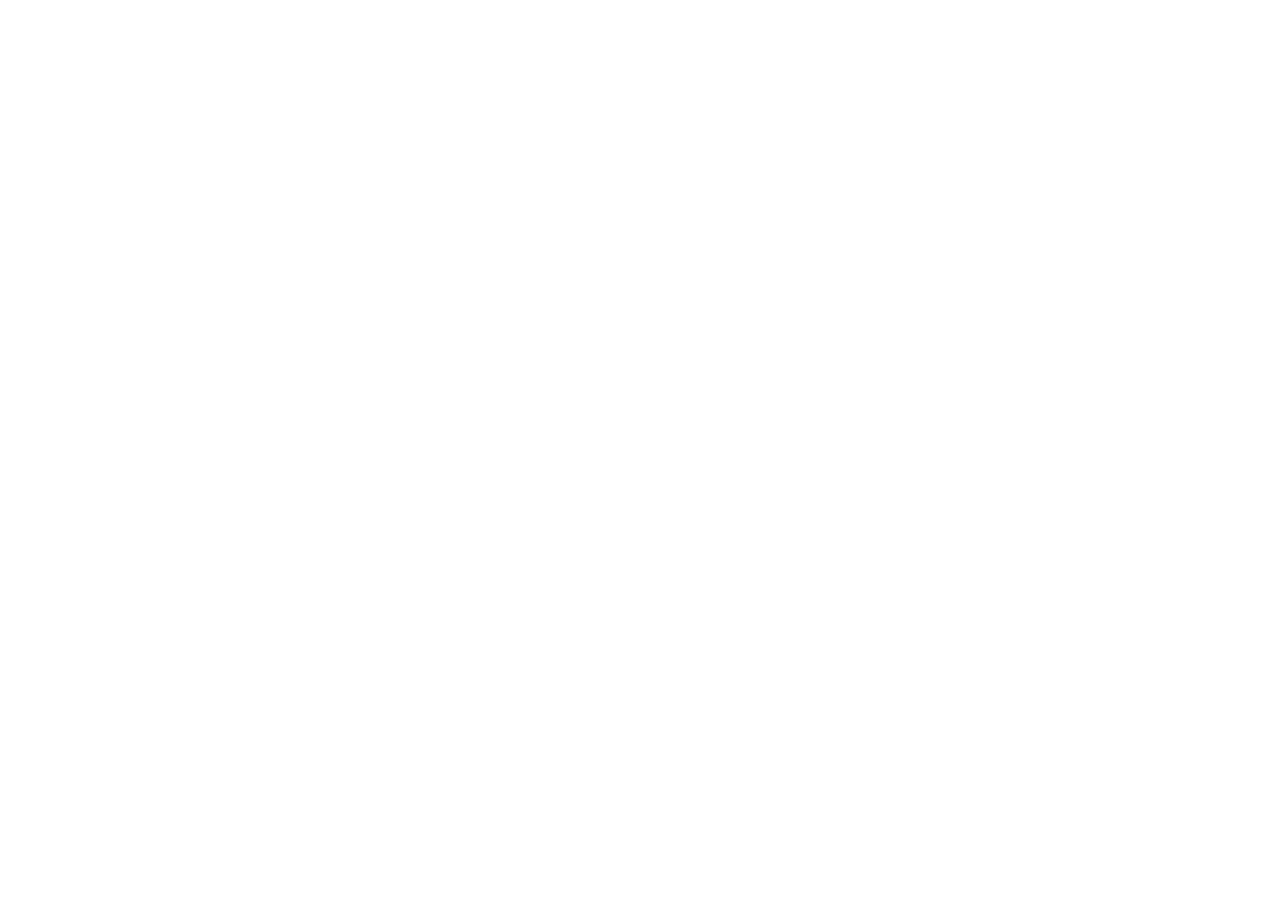
==== risko/index.html @ 657c7ec6 "added risko" ====
<!doctype html><html lang="en"><head><meta charset="utf-8"/><link rel="icon" href="/favicon.ico"/><meta name="viewport" content="width=device-width,initial-scale=1"/><meta name="theme-color" content="#000000"/><meta name="description" content="Web site created using create-react-app"/><link rel="apple-touch-icon" href="/logo192.png"/><link rel="manifest" href="/manifest.json"/><title>React App</title><link href="/static/css/main.e54a60e6.chunk.css" rel="stylesheet"></head><body><noscript>You need to enable JavaScript to run this app.</noscript><div id="root"></div><script>!function(e){function r(r){for(var n,i,a=r[0],c=r[1],l=r[2],s=0,p=[];s<a.length;s++)i=a[s],Object.prototype.hasOwnProperty.call(o,i)&&o[i]&&p.push(o[i][0]),o[i]=0;for(n in c)Object.prototype.hasOwnProperty.call(c,n)&&(e[n]=c[n]);for(f&&f(r);p.length;)p.shift()();return u.push.apply(u,l||[]),t()}function t(){for(var e,r=0;r<u.length;r++){for(var t=u[r],n=!0,a=1;a<t.length;a++){var c=t[a];0!==o[c]&&(n=!1)}n&&(u.splice(r--,1),e=i(i.s=t[0]))}return e}var n={},o={1:0},u=[];function i(r){if(n[r])return n[r].exports;var t=n[r]={i:r,l:!1,exports:{}};return e[r].call(t.exports,t,t.exports,i),t.l=!0,t.exports}i.e=function(e){var r=[],t=o[e];if(0!==t)if(t)r.push(t[2]);else{var n=new Promise((function(r,n){t=o[e]=[r,n]}));r.push(t[2]=n);var u,a=document.createElement("script");a.charset="utf-8",a.timeout=120,i.nc&&a.setAttribute("nonce",i.nc),a.src=function(e){return i.p+"static/js/"+({}[e]||e)+"."+{3:"85971953"}[e]+".chunk.js"}(e);var c=new Error;u=function(r){a.onerror=a.onload=null,clearTimeout(l);var t=o[e];if(0!==t){if(t){var n=r&&("load"===r.type?"missing":r.type),u=r&&r.target&&r.target.src;c.message="Loading chunk "+e+" failed.\n("+n+": "+u+")",c.name="ChunkLoadError",c.type=n,c.request=u,t[1](c)}o[e]=void 0}};var l=setTimeout((function(){u({type:"timeout",target:a})}),12e4);a.onerror=a.onload=u,document.head.appendChild(a)}return Promise.all(r)},i.m=e,i.c=n,i.d=function(e,r,t){i.o(e,r)||Object.defineProperty(e,r,{enumerable:!0,get:t})},i.r=function(e){"undefined"!=typeof Symbol&&Symbol.toStringTag&&Object.defineProperty(e,Symbol.toStringTag,{value:"Module"}),Object.defineProperty(e,"__esModule",{value:!0})},i.t=function(e,r){if(1&r&&(e=i(e)),8&r)return e;if(4&r&&"object"==typeof e&&e&&e.__esModule)return e;var t=Object.create(null);if(i.r(t),Object.defineProperty(t,"default",{enumerable:!0,value:e}),2&r&&"string"!=typeof e)for(var n in e)i.d(t,n,function(r){return e[r]}.bind(null,n));return t},i.n=function(e){var r=e&&e.__esModule?function(){return e.default}:function(){return e};return i.d(r,"a",r),r},i.o=function(e,r){return Object.prototype.hasOwnProperty.call(e,r)},i.p="/",i.oe=function(e){throw console.error(e),e};var a=this["webpackJsonprisko-gen"]=this["webpackJsonprisko-gen"]||[],c=a.push.bind(a);a.push=r,a=a.slice();for(var l=0;l<a.length;l++)r(a[l]);var f=c;t()}([])</script><script src="/static/js/2.5c9ce42b.chunk.js"></script><script src="/static/js/main.caef43ca.chunk.js"></script></body></html>
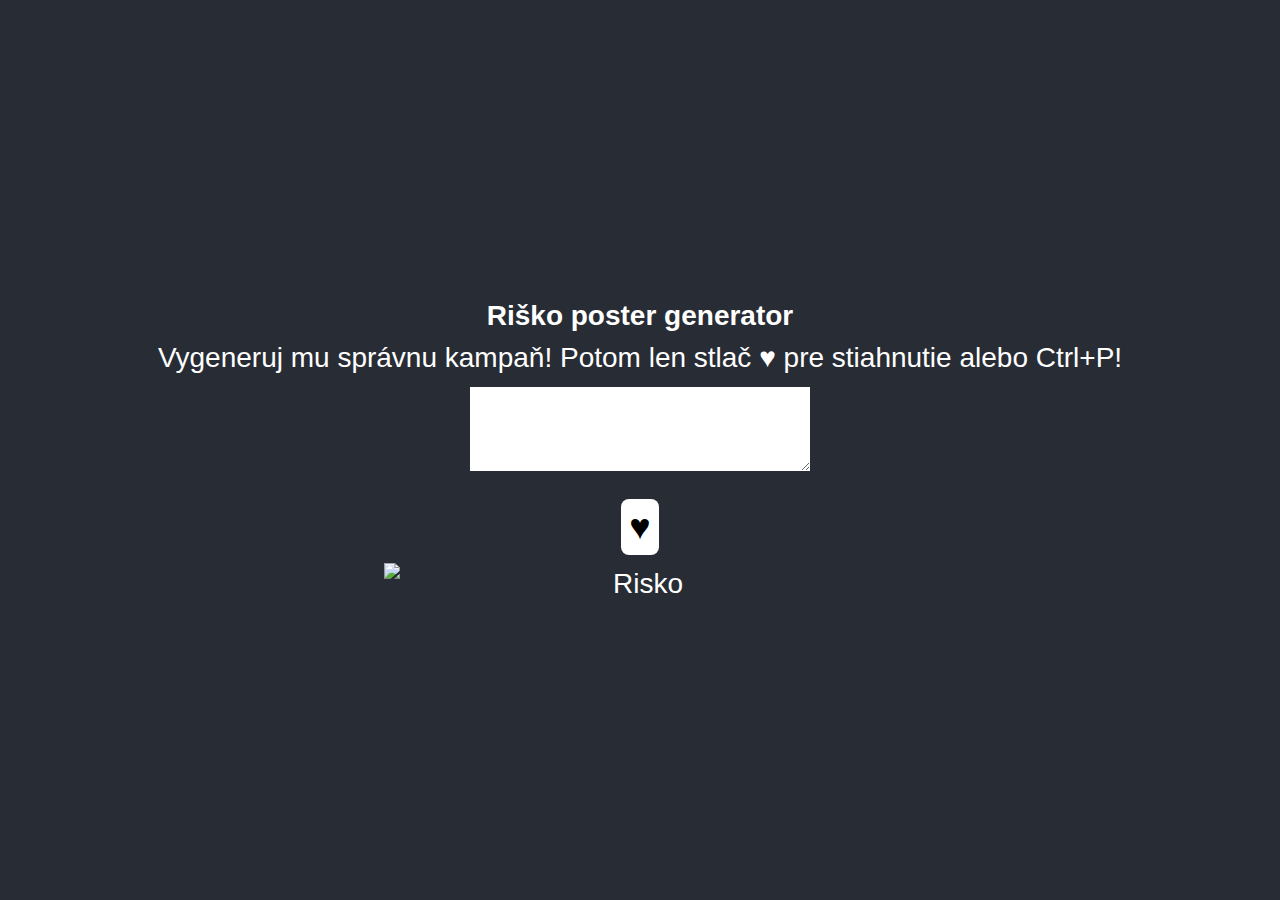
==== commit 9dbeee99: "updated" ====
--- a/risko/index.html
+++ b/risko/index.html
@@ -1 +1 @@
-<!doctype html><html lang="en"><head><meta charset="utf-8"/><link rel="icon" href="/favicon.ico"/><meta name="viewport" content="width=device-width,initial-scale=1"/><meta name="theme-color" content="#000000"/><meta name="description" content="Web site created using create-react-app"/><link rel="apple-touch-icon" href="/logo192.png"/><link rel="manifest" href="/manifest.json"/><title>React App</title><link href="/static/css/main.e54a60e6.chunk.css" rel="stylesheet"></head><body><noscript>You need to enable JavaScript to run this app.</noscript><div id="root"></div><script>!function(e){function r(r){for(var n,i,a=r[0],c=r[1],l=r[2],s=0,p=[];s<a.length;s++)i=a[s],Object.prototype.hasOwnProperty.call(o,i)&&o[i]&&p.push(o[i][0]),o[i]=0;for(n in c)Object.prototype.hasOwnProperty.call(c,n)&&(e[n]=c[n]);for(f&&f(r);p.length;)p.shift()();return u.push.apply(u,l||[]),t()}function t(){for(var e,r=0;r<u.length;r++){for(var t=u[r],n=!0,a=1;a<t.length;a++){var c=t[a];0!==o[c]&&(n=!1)}n&&(u.splice(r--,1),e=i(i.s=t[0]))}return e}var n={},o={1:0},u=[];function i(r){if(n[r])return n[r].exports;var t=n[r]={i:r,l:!1,exports:{}};return e[r].call(t.exports,t,t.exports,i),t.l=!0,t.exports}i.e=function(e){var r=[],t=o[e];if(0!==t)if(t)r.push(t[2]);else{var n=new Promise((function(r,n){t=o[e]=[r,n]}));r.push(t[2]=n);var u,a=document.createElement("script");a.charset="utf-8",a.timeout=120,i.nc&&a.setAttribute("nonce",i.nc),a.src=function(e){return i.p+"static/js/"+({}[e]||e)+"."+{3:"85971953"}[e]+".chunk.js"}(e);var c=new Error;u=function(r){a.onerror=a.onload=null,clearTimeout(l);var t=o[e];if(0!==t){if(t){var n=r&&("load"===r.type?"missing":r.type),u=r&&r.target&&r.target.src;c.message="Loading chunk "+e+" failed.\n("+n+": "+u+")",c.name="ChunkLoadError",c.type=n,c.request=u,t[1](c)}o[e]=void 0}};var l=setTimeout((function(){u({type:"timeout",target:a})}),12e4);a.onerror=a.onload=u,document.head.appendChild(a)}return Promise.all(r)},i.m=e,i.c=n,i.d=function(e,r,t){i.o(e,r)||Object.defineProperty(e,r,{enumerable:!0,get:t})},i.r=function(e){"undefined"!=typeof Symbol&&Symbol.toStringTag&&Object.defineProperty(e,Symbol.toStringTag,{value:"Module"}),Object.defineProperty(e,"__esModule",{value:!0})},i.t=function(e,r){if(1&r&&(e=i(e)),8&r)return e;if(4&r&&"object"==typeof e&&e&&e.__esModule)return e;var t=Object.create(null);if(i.r(t),Object.defineProperty(t,"default",{enumerable:!0,value:e}),2&r&&"string"!=typeof e)for(var n in e)i.d(t,n,function(r){return e[r]}.bind(null,n));return t},i.n=function(e){var r=e&&e.__esModule?function(){return e.default}:function(){return e};return i.d(r,"a",r),r},i.o=function(e,r){return Object.prototype.hasOwnProperty.call(e,r)},i.p="/",i.oe=function(e){throw console.error(e),e};var a=this["webpackJsonprisko-gen"]=this["webpackJsonprisko-gen"]||[],c=a.push.bind(a);a.push=r,a=a.slice();for(var l=0;l<a.length;l++)r(a[l]);var f=c;t()}([])</script><script src="/static/js/2.5c9ce42b.chunk.js"></script><script src="/static/js/main.caef43ca.chunk.js"></script></body></html>+<!doctype html><html lang="en"><head><meta charset="utf-8"/><link rel="icon" href="/risko/favicon.ico"/><meta name="viewport" content="width=device-width,initial-scale=1"/><meta name="theme-color" content="#000000"/><meta name="description" content="Web site created using create-react-app"/><link rel="apple-touch-icon" href="/risko/logo192.png"/><link rel="manifest" href="/risko/manifest.json"/><title>React App</title><link href="/risko/static/css/main.a84d022f.chunk.css" rel="stylesheet"></head><body><noscript>You need to enable JavaScript to run this app.</noscript><div id="root"></div><script>!function(e){function r(r){for(var n,i,a=r[0],c=r[1],l=r[2],f=0,p=[];f<a.length;f++)i=a[f],Object.prototype.hasOwnProperty.call(o,i)&&o[i]&&p.push(o[i][0]),o[i]=0;for(n in c)Object.prototype.hasOwnProperty.call(c,n)&&(e[n]=c[n]);for(s&&s(r);p.length;)p.shift()();return u.push.apply(u,l||[]),t()}function t(){for(var e,r=0;r<u.length;r++){for(var t=u[r],n=!0,a=1;a<t.length;a++){var c=t[a];0!==o[c]&&(n=!1)}n&&(u.splice(r--,1),e=i(i.s=t[0]))}return e}var n={},o={1:0},u=[];function i(r){if(n[r])return n[r].exports;var t=n[r]={i:r,l:!1,exports:{}};return e[r].call(t.exports,t,t.exports,i),t.l=!0,t.exports}i.e=function(e){var r=[],t=o[e];if(0!==t)if(t)r.push(t[2]);else{var n=new Promise((function(r,n){t=o[e]=[r,n]}));r.push(t[2]=n);var u,a=document.createElement("script");a.charset="utf-8",a.timeout=120,i.nc&&a.setAttribute("nonce",i.nc),a.src=function(e){return i.p+"static/js/"+({}[e]||e)+"."+{3:"85971953"}[e]+".chunk.js"}(e);var c=new Error;u=function(r){a.onerror=a.onload=null,clearTimeout(l);var t=o[e];if(0!==t){if(t){var n=r&&("load"===r.type?"missing":r.type),u=r&&r.target&&r.target.src;c.message="Loading chunk "+e+" failed.\n("+n+": "+u+")",c.name="ChunkLoadError",c.type=n,c.request=u,t[1](c)}o[e]=void 0}};var l=setTimeout((function(){u({type:"timeout",target:a})}),12e4);a.onerror=a.onload=u,document.head.appendChild(a)}return Promise.all(r)},i.m=e,i.c=n,i.d=function(e,r,t){i.o(e,r)||Object.defineProperty(e,r,{enumerable:!0,get:t})},i.r=function(e){"undefined"!=typeof Symbol&&Symbol.toStringTag&&Object.defineProperty(e,Symbol.toStringTag,{value:"Module"}),Object.defineProperty(e,"__esModule",{value:!0})},i.t=function(e,r){if(1&r&&(e=i(e)),8&r)return e;if(4&r&&"object"==typeof e&&e&&e.__esModule)return e;var t=Object.create(null);if(i.r(t),Object.defineProperty(t,"default",{enumerable:!0,value:e}),2&r&&"string"!=typeof e)for(var n in e)i.d(t,n,function(r){return e[r]}.bind(null,n));return t},i.n=function(e){var r=e&&e.__esModule?function(){return e.default}:function(){return e};return i.d(r,"a",r),r},i.o=function(e,r){return Object.prototype.hasOwnProperty.call(e,r)},i.p="/risko/",i.oe=function(e){throw console.error(e),e};var a=this["webpackJsonprisko-gen"]=this["webpackJsonprisko-gen"]||[],c=a.push.bind(a);a.push=r,a=a.slice();for(var l=0;l<a.length;l++)r(a[l]);var s=c;t()}([])</script><script src="/risko/static/js/2.5c9ce42b.chunk.js"></script><script src="/risko/static/js/main.ea6f3e81.chunk.js"></script></body></html>--- a/risko/static/css/main.a84d022f.chunk.css
+++ b/risko/static/css/main.a84d022f.chunk.css
@@ -0,0 +1,4 @@
+/*! tailwindcss v2.1.2 | MIT License | https://tailwindcss.com */
+
+/*! modern-normalize v1.1.0 | MIT License | https://github.com/sindresorhus/modern-normalize */html{-moz-tab-size:4;tab-size:4;line-height:1.15;-webkit-text-size-adjust:100%}body{font-family:system-ui,-apple-system,"Segoe UI",Roboto,Helvetica,Arial,sans-serif,"Apple Color Emoji","Segoe UI Emoji"}hr{height:0;color:inherit}abbr[title]{-webkit-text-decoration:underline dotted;text-decoration:underline dotted}b,strong{font-weight:bolder}code,kbd,pre,samp{font-family:ui-monospace,SFMono-Regular,Consolas,"Liberation Mono",Menlo,monospace;font-size:1em}small{font-size:80%}sub,sup{font-size:75%;line-height:0;position:relative;vertical-align:baseline}sub{bottom:-.25em}sup{top:-.5em}table{text-indent:0;border-color:inherit}button,input,optgroup,select,textarea{font-family:inherit;font-size:100%;line-height:1.15;margin:0}button,select{text-transform:none}[type=button],button{-webkit-appearance:button}legend{padding:0}progress{vertical-align:baseline}summary{display:list-item}blockquote,dd,dl,figure,h1,h2,h3,h4,h5,h6,hr,p,pre{margin:0}button{background-color:transparent;background-image:none}button:focus{outline:1px dotted;outline:5px auto -webkit-focus-ring-color}fieldset,ol,ul{margin:0;padding:0}ol,ul{list-style:none}html{font-family:ui-sans-serif,system-ui,-apple-system,BlinkMacSystemFont,"Segoe UI",Roboto,"Helvetica Neue",Arial,"Noto Sans",sans-serif,"Apple Color Emoji","Segoe UI Emoji","Segoe UI Symbol","Noto Color Emoji";line-height:1.5}body{font-family:inherit;line-height:inherit}*,:after,:before{box-sizing:border-box;border:0 solid #e5e7eb}hr{border-top-width:1px}img{border-style:solid}textarea{resize:vertical}input::-webkit-input-placeholder,textarea::-webkit-input-placeholder{opacity:1;color:#9ca3af}input:-ms-input-placeholder,textarea:-ms-input-placeholder{opacity:1;color:#9ca3af}input::placeholder,textarea::placeholder{opacity:1;color:#9ca3af}button{cursor:pointer}table{border-collapse:collapse}h1,h2,h3,h4,h5,h6{font-size:inherit;font-weight:inherit}a{color:inherit;text-decoration:inherit}button,input,optgroup,select,textarea{padding:0;line-height:inherit;color:inherit}code,kbd,pre,samp{font-family:ui-monospace,SFMono-Regular,Menlo,Monaco,Consolas,"Liberation Mono","Courier New",monospace}audio,canvas,embed,iframe,img,object,svg,video{display:block;vertical-align:middle}img,video{max-width:100%;height:auto}.bg-white{--tw-bg-opacity:1;background-color:rgba(255,255,255,var(--tw-bg-opacity))}.rounded-lg{border-radius:.5rem}.table{display:table}.font-bold{font-weight:700}.text-4xl{font-size:2.25rem;line-height:2.5rem}.m-2{margin:.5rem}.my-2{margin-top:.5rem;margin-bottom:.5rem}.p-2{padding:.5rem}.px-9{padding-left:2.25rem;padding-right:2.25rem}.absolute{position:absolute}.relative{position:relative}.left-0{left:0}.top-64{top:16rem}*{--tw-shadow:0 0 transparent;--tw-ring-inset:var(--tw-empty,/*!*/ /*!*/);--tw-ring-offset-width:0px;--tw-ring-offset-color:#fff;--tw-ring-color:rgba(59,130,246,0.5);--tw-ring-offset-shadow:0 0 transparent;--tw-ring-shadow:0 0 transparent}.text-black{--tw-text-opacity:1;color:rgba(0,0,0,var(--tw-text-opacity))}.text-white{--tw-text-opacity:1;color:rgba(255,255,255,var(--tw-text-opacity))}.w-2\/5{width:40%}@keyframes spin{to{transform:rotate(1turn)}}@keyframes ping{75%,to{transform:scale(2);opacity:0}}@keyframes pulse{50%{opacity:.5}}@keyframes bounce{0%,to{transform:translateY(-25%);animation-timing-function:cubic-bezier(.8,0,1,1)}50%{transform:none;animation-timing-function:cubic-bezier(0,0,.2,1)}}@font-face{font-family:"Neue Haas Unica";src:local("Neue Haas Unica Bold"),local("Neue-Haas-Unica-Bold"),url(/risko/static/media/NeueHaasUnica-Bold.8b1c4b87.woff2) format("woff2"),url(/risko/static/media/NeueHaasUnica-Bold.d15f18bd.woff) format("woff"),url(/risko/static/media/NeueHaasUnica-Bold.dbe92750.ttf) format("truetype");font-weight:700;font-style:normal}.font-unica{font-family:"Neue Haas Unica";font-weight:700}@page{size:A4;margin:0}@media print{.printhide{display:none}.printfull,body,html{height:297mm;width:210mm}p{-webkit-print-color-adjust:exact;color:#fff}}body{margin:0;font-family:-apple-system,BlinkMacSystemFont,"Segoe UI","Roboto","Oxygen","Ubuntu","Cantarell","Fira Sans","Droid Sans","Helvetica Neue",sans-serif;-webkit-font-smoothing:antialiased;-moz-osx-font-smoothing:grayscale}code{font-family:source-code-pro,Menlo,Monaco,Consolas,"Courier New",monospace}.App{text-align:center}.App-logo{height:40vmin;pointer-events:none}.App-header{background-color:#282c34;min-height:100vh;display:flex;flex-direction:column;align-items:center;justify-content:center;font-size:calc(10px + 2vmin);color:#fff}.App-link{color:#61dafb}
+/*# sourceMappingURL=main.a84d022f.chunk.css.map */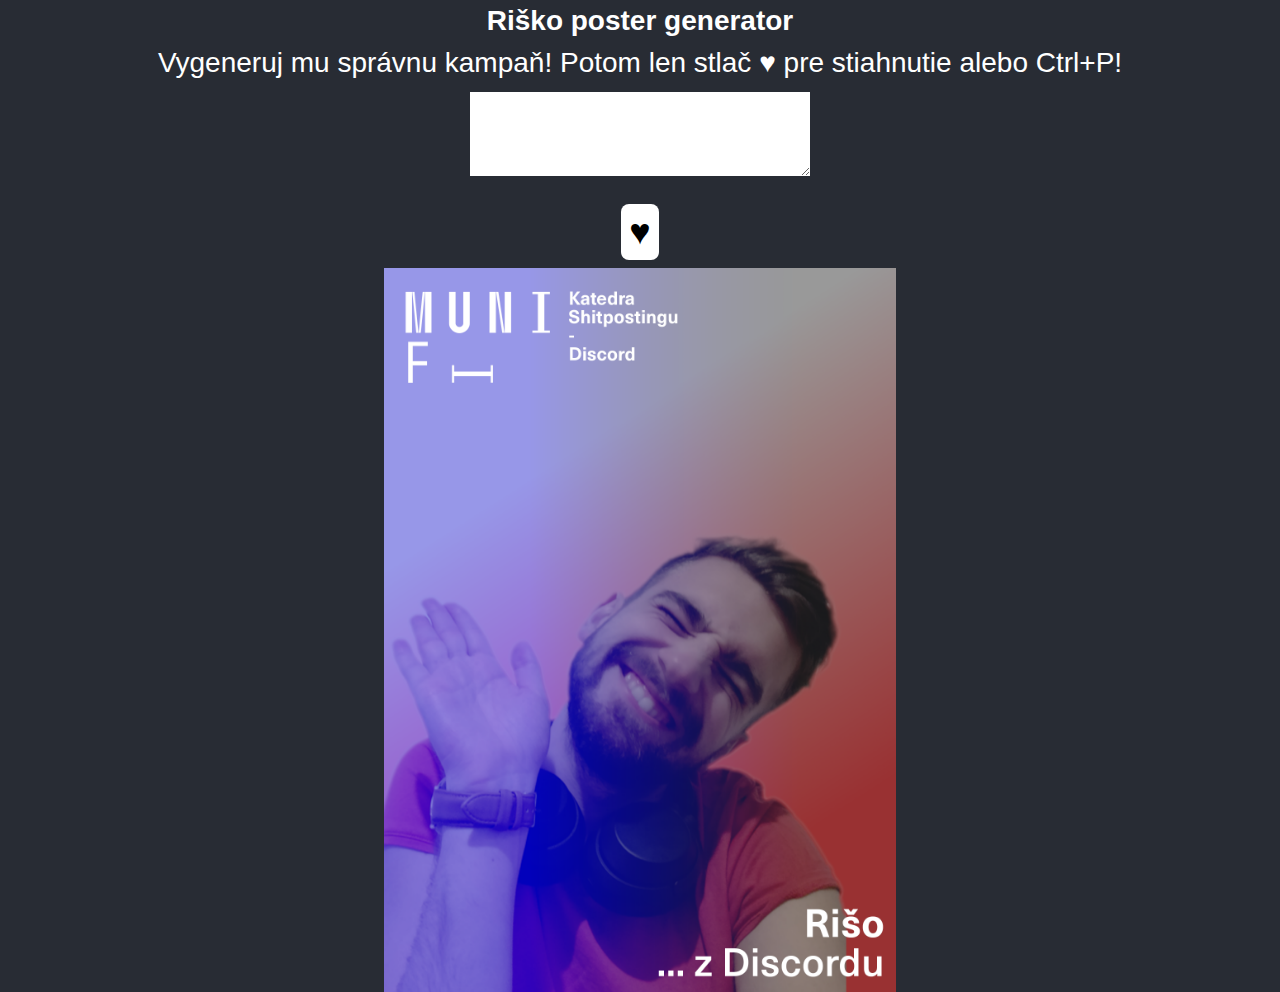
==== commit 7e7b6dca: "retry" ====
--- a/risko/index.html
+++ b/risko/index.html
@@ -1 +1 @@
-<!doctype html><html lang="en"><head><meta charset="utf-8"/><link rel="icon" href="/risko/favicon.ico"/><meta name="viewport" content="width=device-width,initial-scale=1"/><meta name="theme-color" content="#000000"/><meta name="description" content="Web site created using create-react-app"/><link rel="apple-touch-icon" href="/risko/logo192.png"/><link rel="manifest" href="/risko/manifest.json"/><title>React App</title><link href="/risko/static/css/main.a84d022f.chunk.css" rel="stylesheet"></head><body><noscript>You need to enable JavaScript to run this app.</noscript><div id="root"></div><script>!function(e){function r(r){for(var n,i,a=r[0],c=r[1],l=r[2],f=0,p=[];f<a.length;f++)i=a[f],Object.prototype.hasOwnProperty.call(o,i)&&o[i]&&p.push(o[i][0]),o[i]=0;for(n in c)Object.prototype.hasOwnProperty.call(c,n)&&(e[n]=c[n]);for(s&&s(r);p.length;)p.shift()();return u.push.apply(u,l||[]),t()}function t(){for(var e,r=0;r<u.length;r++){for(var t=u[r],n=!0,a=1;a<t.length;a++){var c=t[a];0!==o[c]&&(n=!1)}n&&(u.splice(r--,1),e=i(i.s=t[0]))}return e}var n={},o={1:0},u=[];function i(r){if(n[r])return n[r].exports;var t=n[r]={i:r,l:!1,exports:{}};return e[r].call(t.exports,t,t.exports,i),t.l=!0,t.exports}i.e=function(e){var r=[],t=o[e];if(0!==t)if(t)r.push(t[2]);else{var n=new Promise((function(r,n){t=o[e]=[r,n]}));r.push(t[2]=n);var u,a=document.createElement("script");a.charset="utf-8",a.timeout=120,i.nc&&a.setAttribute("nonce",i.nc),a.src=function(e){return i.p+"static/js/"+({}[e]||e)+"."+{3:"85971953"}[e]+".chunk.js"}(e);var c=new Error;u=function(r){a.onerror=a.onload=null,clearTimeout(l);var t=o[e];if(0!==t){if(t){var n=r&&("load"===r.type?"missing":r.type),u=r&&r.target&&r.target.src;c.message="Loading chunk "+e+" failed.\n("+n+": "+u+")",c.name="ChunkLoadError",c.type=n,c.request=u,t[1](c)}o[e]=void 0}};var l=setTimeout((function(){u({type:"timeout",target:a})}),12e4);a.onerror=a.onload=u,document.head.appendChild(a)}return Promise.all(r)},i.m=e,i.c=n,i.d=function(e,r,t){i.o(e,r)||Object.defineProperty(e,r,{enumerable:!0,get:t})},i.r=function(e){"undefined"!=typeof Symbol&&Symbol.toStringTag&&Object.defineProperty(e,Symbol.toStringTag,{value:"Module"}),Object.defineProperty(e,"__esModule",{value:!0})},i.t=function(e,r){if(1&r&&(e=i(e)),8&r)return e;if(4&r&&"object"==typeof e&&e&&e.__esModule)return e;var t=Object.create(null);if(i.r(t),Object.defineProperty(t,"default",{enumerable:!0,value:e}),2&r&&"string"!=typeof e)for(var n in e)i.d(t,n,function(r){return e[r]}.bind(null,n));return t},i.n=function(e){var r=e&&e.__esModule?function(){return e.default}:function(){return e};return i.d(r,"a",r),r},i.o=function(e,r){return Object.prototype.hasOwnProperty.call(e,r)},i.p="/risko/",i.oe=function(e){throw console.error(e),e};var a=this["webpackJsonprisko-gen"]=this["webpackJsonprisko-gen"]||[],c=a.push.bind(a);a.push=r,a=a.slice();for(var l=0;l<a.length;l++)r(a[l]);var s=c;t()}([])</script><script src="/risko/static/js/2.5c9ce42b.chunk.js"></script><script src="/risko/static/js/main.ea6f3e81.chunk.js"></script></body></html>+<!doctype html><html lang="en"><head><meta charset="utf-8"/><link rel="icon" href="/risko/favicon.ico"/><meta name="viewport" content="width=device-width,initial-scale=1"/><meta name="theme-color" content="#000000"/><meta name="description" content="Web site created using create-react-app"/><link rel="apple-touch-icon" href="/risko/logo192.png"/><link rel="manifest" href="/risko/manifest.json"/><title>React App</title><link href="/risko/static/css/main.a84d022f.chunk.css" rel="stylesheet"></head><body><noscript>You need to enable JavaScript to run this app.</noscript><div id="root"></div><script>!function(e){function r(r){for(var n,i,a=r[0],c=r[1],l=r[2],f=0,p=[];f<a.length;f++)i=a[f],Object.prototype.hasOwnProperty.call(o,i)&&o[i]&&p.push(o[i][0]),o[i]=0;for(n in c)Object.prototype.hasOwnProperty.call(c,n)&&(e[n]=c[n]);for(s&&s(r);p.length;)p.shift()();return u.push.apply(u,l||[]),t()}function t(){for(var e,r=0;r<u.length;r++){for(var t=u[r],n=!0,a=1;a<t.length;a++){var c=t[a];0!==o[c]&&(n=!1)}n&&(u.splice(r--,1),e=i(i.s=t[0]))}return e}var n={},o={1:0},u=[];function i(r){if(n[r])return n[r].exports;var t=n[r]={i:r,l:!1,exports:{}};return e[r].call(t.exports,t,t.exports,i),t.l=!0,t.exports}i.e=function(e){var r=[],t=o[e];if(0!==t)if(t)r.push(t[2]);else{var n=new Promise((function(r,n){t=o[e]=[r,n]}));r.push(t[2]=n);var u,a=document.createElement("script");a.charset="utf-8",a.timeout=120,i.nc&&a.setAttribute("nonce",i.nc),a.src=function(e){return i.p+"static/js/"+({}[e]||e)+"."+{3:"85971953"}[e]+".chunk.js"}(e);var c=new Error;u=function(r){a.onerror=a.onload=null,clearTimeout(l);var t=o[e];if(0!==t){if(t){var n=r&&("load"===r.type?"missing":r.type),u=r&&r.target&&r.target.src;c.message="Loading chunk "+e+" failed.\n("+n+": "+u+")",c.name="ChunkLoadError",c.type=n,c.request=u,t[1](c)}o[e]=void 0}};var l=setTimeout((function(){u({type:"timeout",target:a})}),12e4);a.onerror=a.onload=u,document.head.appendChild(a)}return Promise.all(r)},i.m=e,i.c=n,i.d=function(e,r,t){i.o(e,r)||Object.defineProperty(e,r,{enumerable:!0,get:t})},i.r=function(e){"undefined"!=typeof Symbol&&Symbol.toStringTag&&Object.defineProperty(e,Symbol.toStringTag,{value:"Module"}),Object.defineProperty(e,"__esModule",{value:!0})},i.t=function(e,r){if(1&r&&(e=i(e)),8&r)return e;if(4&r&&"object"==typeof e&&e&&e.__esModule)return e;var t=Object.create(null);if(i.r(t),Object.defineProperty(t,"default",{enumerable:!0,value:e}),2&r&&"string"!=typeof e)for(var n in e)i.d(t,n,function(r){return e[r]}.bind(null,n));return t},i.n=function(e){var r=e&&e.__esModule?function(){return e.default}:function(){return e};return i.d(r,"a",r),r},i.o=function(e,r){return Object.prototype.hasOwnProperty.call(e,r)},i.p="/risko/",i.oe=function(e){throw console.error(e),e};var a=this["webpackJsonprisko-gen"]=this["webpackJsonprisko-gen"]||[],c=a.push.bind(a);a.push=r,a=a.slice();for(var l=0;l<a.length;l++)r(a[l]);var s=c;t()}([])</script><script src="/risko/static/js/2.5c9ce42b.chunk.js"></script><script src="/risko/static/js/main.2b73c04f.chunk.js"></script></body></html>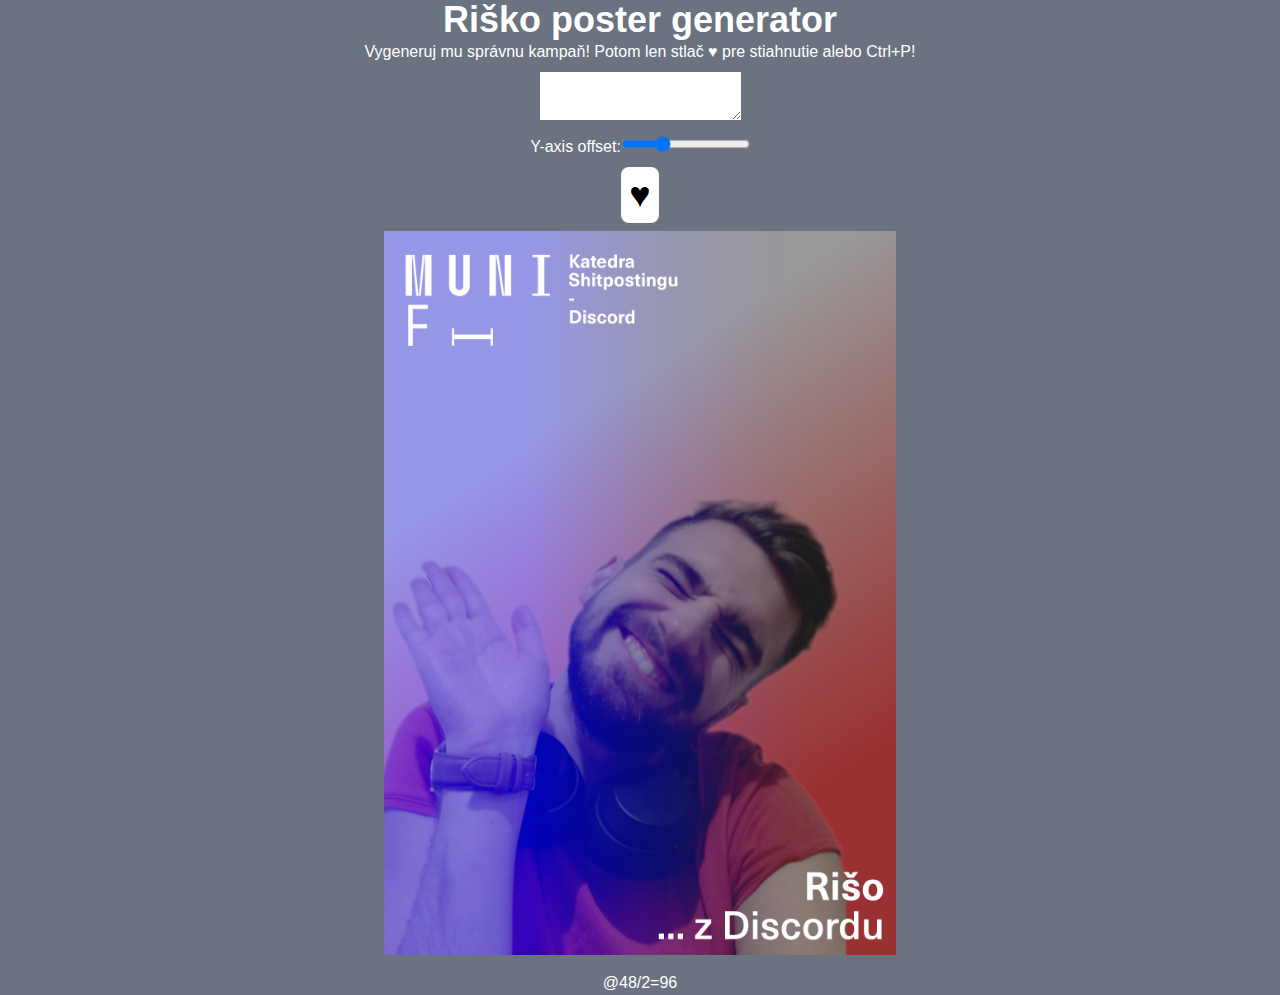
==== commit 036f8f69: "update offsets" ====
--- a/risko/index.html
+++ b/risko/index.html
@@ -1 +1 @@
-<!doctype html><html lang="en"><head><meta charset="utf-8"/><link rel="icon" href="/risko/favicon.ico"/><meta name="viewport" content="width=device-width,initial-scale=1"/><meta name="theme-color" content="#000000"/><meta name="description" content="Web site created using create-react-app"/><link rel="apple-touch-icon" href="/risko/logo192.png"/><link rel="manifest" href="/risko/manifest.json"/><title>React App</title><link href="/risko/static/css/main.a84d022f.chunk.css" rel="stylesheet"></head><body><noscript>You need to enable JavaScript to run this app.</noscript><div id="root"></div><script>!function(e){function r(r){for(var n,i,a=r[0],c=r[1],l=r[2],f=0,p=[];f<a.length;f++)i=a[f],Object.prototype.hasOwnProperty.call(o,i)&&o[i]&&p.push(o[i][0]),o[i]=0;for(n in c)Object.prototype.hasOwnProperty.call(c,n)&&(e[n]=c[n]);for(s&&s(r);p.length;)p.shift()();return u.push.apply(u,l||[]),t()}function t(){for(var e,r=0;r<u.length;r++){for(var t=u[r],n=!0,a=1;a<t.length;a++){var c=t[a];0!==o[c]&&(n=!1)}n&&(u.splice(r--,1),e=i(i.s=t[0]))}return e}var n={},o={1:0},u=[];function i(r){if(n[r])return n[r].exports;var t=n[r]={i:r,l:!1,exports:{}};return e[r].call(t.exports,t,t.exports,i),t.l=!0,t.exports}i.e=function(e){var r=[],t=o[e];if(0!==t)if(t)r.push(t[2]);else{var n=new Promise((function(r,n){t=o[e]=[r,n]}));r.push(t[2]=n);var u,a=document.createElement("script");a.charset="utf-8",a.timeout=120,i.nc&&a.setAttribute("nonce",i.nc),a.src=function(e){return i.p+"static/js/"+({}[e]||e)+"."+{3:"85971953"}[e]+".chunk.js"}(e);var c=new Error;u=function(r){a.onerror=a.onload=null,clearTimeout(l);var t=o[e];if(0!==t){if(t){var n=r&&("load"===r.type?"missing":r.type),u=r&&r.target&&r.target.src;c.message="Loading chunk "+e+" failed.\n("+n+": "+u+")",c.name="ChunkLoadError",c.type=n,c.request=u,t[1](c)}o[e]=void 0}};var l=setTimeout((function(){u({type:"timeout",target:a})}),12e4);a.onerror=a.onload=u,document.head.appendChild(a)}return Promise.all(r)},i.m=e,i.c=n,i.d=function(e,r,t){i.o(e,r)||Object.defineProperty(e,r,{enumerable:!0,get:t})},i.r=function(e){"undefined"!=typeof Symbol&&Symbol.toStringTag&&Object.defineProperty(e,Symbol.toStringTag,{value:"Module"}),Object.defineProperty(e,"__esModule",{value:!0})},i.t=function(e,r){if(1&r&&(e=i(e)),8&r)return e;if(4&r&&"object"==typeof e&&e&&e.__esModule)return e;var t=Object.create(null);if(i.r(t),Object.defineProperty(t,"default",{enumerable:!0,value:e}),2&r&&"string"!=typeof e)for(var n in e)i.d(t,n,function(r){return e[r]}.bind(null,n));return t},i.n=function(e){var r=e&&e.__esModule?function(){return e.default}:function(){return e};return i.d(r,"a",r),r},i.o=function(e,r){return Object.prototype.hasOwnProperty.call(e,r)},i.p="/risko/",i.oe=function(e){throw console.error(e),e};var a=this["webpackJsonprisko-gen"]=this["webpackJsonprisko-gen"]||[],c=a.push.bind(a);a.push=r,a=a.slice();for(var l=0;l<a.length;l++)r(a[l]);var s=c;t()}([])</script><script src="/risko/static/js/2.5c9ce42b.chunk.js"></script><script src="/risko/static/js/main.2b73c04f.chunk.js"></script></body></html>+<!doctype html><html lang="en"><head><meta charset="utf-8"/><link rel="icon" href="/risko/favicon.ico"/><meta name="viewport" content="width=device-width,initial-scale=1"/><meta name="theme-color" content="#000000"/><meta name="description" content="Web site created using create-react-app"/><link rel="apple-touch-icon" href="/risko/logo192.png"/><link rel="manifest" href="/risko/manifest.json"/><title>React App</title><link href="/risko/static/css/main.595c4c8a.chunk.css" rel="stylesheet"></head><body><noscript>You need to enable JavaScript to run this app.</noscript><div id="root"></div><script>!function(e){function r(r){for(var n,i,a=r[0],c=r[1],l=r[2],f=0,p=[];f<a.length;f++)i=a[f],Object.prototype.hasOwnProperty.call(o,i)&&o[i]&&p.push(o[i][0]),o[i]=0;for(n in c)Object.prototype.hasOwnProperty.call(c,n)&&(e[n]=c[n]);for(s&&s(r);p.length;)p.shift()();return u.push.apply(u,l||[]),t()}function t(){for(var e,r=0;r<u.length;r++){for(var t=u[r],n=!0,a=1;a<t.length;a++){var c=t[a];0!==o[c]&&(n=!1)}n&&(u.splice(r--,1),e=i(i.s=t[0]))}return e}var n={},o={1:0},u=[];function i(r){if(n[r])return n[r].exports;var t=n[r]={i:r,l:!1,exports:{}};return e[r].call(t.exports,t,t.exports,i),t.l=!0,t.exports}i.e=function(e){var r=[],t=o[e];if(0!==t)if(t)r.push(t[2]);else{var n=new Promise((function(r,n){t=o[e]=[r,n]}));r.push(t[2]=n);var u,a=document.createElement("script");a.charset="utf-8",a.timeout=120,i.nc&&a.setAttribute("nonce",i.nc),a.src=function(e){return i.p+"static/js/"+({}[e]||e)+"."+{3:"85971953"}[e]+".chunk.js"}(e);var c=new Error;u=function(r){a.onerror=a.onload=null,clearTimeout(l);var t=o[e];if(0!==t){if(t){var n=r&&("load"===r.type?"missing":r.type),u=r&&r.target&&r.target.src;c.message="Loading chunk "+e+" failed.\n("+n+": "+u+")",c.name="ChunkLoadError",c.type=n,c.request=u,t[1](c)}o[e]=void 0}};var l=setTimeout((function(){u({type:"timeout",target:a})}),12e4);a.onerror=a.onload=u,document.head.appendChild(a)}return Promise.all(r)},i.m=e,i.c=n,i.d=function(e,r,t){i.o(e,r)||Object.defineProperty(e,r,{enumerable:!0,get:t})},i.r=function(e){"undefined"!=typeof Symbol&&Symbol.toStringTag&&Object.defineProperty(e,Symbol.toStringTag,{value:"Module"}),Object.defineProperty(e,"__esModule",{value:!0})},i.t=function(e,r){if(1&r&&(e=i(e)),8&r)return e;if(4&r&&"object"==typeof e&&e&&e.__esModule)return e;var t=Object.create(null);if(i.r(t),Object.defineProperty(t,"default",{enumerable:!0,value:e}),2&r&&"string"!=typeof e)for(var n in e)i.d(t,n,function(r){return e[r]}.bind(null,n));return t},i.n=function(e){var r=e&&e.__esModule?function(){return e.default}:function(){return e};return i.d(r,"a",r),r},i.o=function(e,r){return Object.prototype.hasOwnProperty.call(e,r)},i.p="/risko/",i.oe=function(e){throw console.error(e),e};var a=this["webpackJsonprisko-gen"]=this["webpackJsonprisko-gen"]||[],c=a.push.bind(a);a.push=r,a=a.slice();for(var l=0;l<a.length;l++)r(a[l]);var s=c;t()}([])</script><script src="/risko/static/js/2.5c9ce42b.chunk.js"></script><script src="/risko/static/js/main.bba689e7.chunk.js"></script></body></html>--- a/risko/static/css/main.595c4c8a.chunk.css
+++ b/risko/static/css/main.595c4c8a.chunk.css
@@ -0,0 +1,4 @@
+/*! tailwindcss v2.1.2 | MIT License | https://tailwindcss.com */
+
+/*! modern-normalize v1.1.0 | MIT License | https://github.com/sindresorhus/modern-normalize */html{-moz-tab-size:4;tab-size:4;line-height:1.15;-webkit-text-size-adjust:100%}body{font-family:system-ui,-apple-system,"Segoe UI",Roboto,Helvetica,Arial,sans-serif,"Apple Color Emoji","Segoe UI Emoji"}hr{height:0;color:inherit}abbr[title]{-webkit-text-decoration:underline dotted;text-decoration:underline dotted}b,strong{font-weight:bolder}code,kbd,pre,samp{font-family:ui-monospace,SFMono-Regular,Consolas,"Liberation Mono",Menlo,monospace;font-size:1em}small{font-size:80%}sub,sup{font-size:75%;line-height:0;position:relative;vertical-align:baseline}sub{bottom:-.25em}sup{top:-.5em}table{text-indent:0;border-color:inherit}button,input,optgroup,select,textarea{font-family:inherit;font-size:100%;line-height:1.15;margin:0}button,select{text-transform:none}[type=button],button{-webkit-appearance:button}legend{padding:0}progress{vertical-align:baseline}summary{display:list-item}blockquote,dd,dl,figure,h1,h2,h3,h4,h5,h6,hr,p,pre{margin:0}button{background-color:transparent;background-image:none}button:focus{outline:1px dotted;outline:5px auto -webkit-focus-ring-color}fieldset,ol,ul{margin:0;padding:0}ol,ul{list-style:none}html{font-family:ui-sans-serif,system-ui,-apple-system,BlinkMacSystemFont,"Segoe UI",Roboto,"Helvetica Neue",Arial,"Noto Sans",sans-serif,"Apple Color Emoji","Segoe UI Emoji","Segoe UI Symbol","Noto Color Emoji";line-height:1.5}body{font-family:inherit;line-height:inherit}*,:after,:before{box-sizing:border-box;border:0 solid #e5e7eb}hr{border-top-width:1px}img{border-style:solid}textarea{resize:vertical}input::-webkit-input-placeholder,textarea::-webkit-input-placeholder{opacity:1;color:#9ca3af}input:-ms-input-placeholder,textarea:-ms-input-placeholder{opacity:1;color:#9ca3af}input::placeholder,textarea::placeholder{opacity:1;color:#9ca3af}button{cursor:pointer}table{border-collapse:collapse}h1,h2,h3,h4,h5,h6{font-size:inherit;font-weight:inherit}a{color:inherit;text-decoration:inherit}button,input,optgroup,select,textarea{padding:0;line-height:inherit;color:inherit}code,kbd,pre,samp{font-family:ui-monospace,SFMono-Regular,Menlo,Monaco,Consolas,"Liberation Mono","Courier New",monospace}audio,canvas,embed,iframe,img,object,svg,video{display:block;vertical-align:middle}img,video{max-width:100%;height:auto}.bg-white{--tw-bg-opacity:1;background-color:rgba(255,255,255,var(--tw-bg-opacity))}.bg-gray-500{--tw-bg-opacity:1;background-color:rgba(107,114,128,var(--tw-bg-opacity))}.rounded-lg{border-radius:.5rem}.flex{display:flex}.table{display:table}.flex-col{flex-direction:column}.items-center{align-items:center}.justify-center{justify-content:center}.font-bold{font-weight:700}.text-4xl{font-size:2.25rem;line-height:2.5rem}.m-2{margin:.5rem}.my-2{margin-top:.5rem;margin-bottom:.5rem}.mt-4{margin-top:1rem}.min-h-screen{min-height:100vh}.p-2{padding:.5rem}.absolute{position:absolute}.relative{position:relative}.left-0{left:0}*{--tw-shadow:0 0 transparent;--tw-ring-inset:var(--tw-empty,/*!*/ /*!*/);--tw-ring-offset-width:0px;--tw-ring-offset-color:#fff;--tw-ring-color:rgba(59,130,246,0.5);--tw-ring-offset-shadow:0 0 transparent;--tw-ring-shadow:0 0 transparent}.text-left{text-align:left}.text-center{text-align:center}.text-black{--tw-text-opacity:1;color:rgba(0,0,0,var(--tw-text-opacity))}.text-white{--tw-text-opacity:1;color:rgba(255,255,255,var(--tw-text-opacity))}.w-2\/5{width:40%}@keyframes spin{to{transform:rotate(1turn)}}@keyframes ping{75%,to{transform:scale(2);opacity:0}}@keyframes pulse{50%{opacity:.5}}@keyframes bounce{0%,to{transform:translateY(-25%);animation-timing-function:cubic-bezier(.8,0,1,1)}50%{transform:none;animation-timing-function:cubic-bezier(0,0,.2,1)}}@font-face{font-family:"Neue Haas Unica";src:local("Neue Haas Unica Bold"),local("Neue-Haas-Unica-Bold"),url(/risko/static/media/NeueHaasUnica-Bold.8b1c4b87.woff2) format("woff2"),url(/risko/static/media/NeueHaasUnica-Bold.d15f18bd.woff) format("woff"),url(/risko/static/media/NeueHaasUnica-Bold.dbe92750.ttf) format("truetype");font-weight:700;font-style:normal}.font-unica{font-family:"Neue Haas Unica";font-weight:700}@page{size:A4;margin:0}@media print{.printhide,br,button,footer,input,label,textarea{display:none}.printfull,body,html{height:297mm;width:210mm}p{-webkit-print-color-adjust:exact;color:#fff}}.padding{padding-left:25px;padding-right:25px}body{margin:0;font-family:-apple-system,BlinkMacSystemFont,"Segoe UI","Roboto","Oxygen","Ubuntu","Cantarell","Fira Sans","Droid Sans","Helvetica Neue",sans-serif;-webkit-font-smoothing:antialiased;-moz-osx-font-smoothing:grayscale}code{font-family:source-code-pro,Menlo,Monaco,Consolas,"Courier New",monospace}.App{text-align:center}.App-link{color:#61dafb}
+/*# sourceMappingURL=main.595c4c8a.chunk.css.map */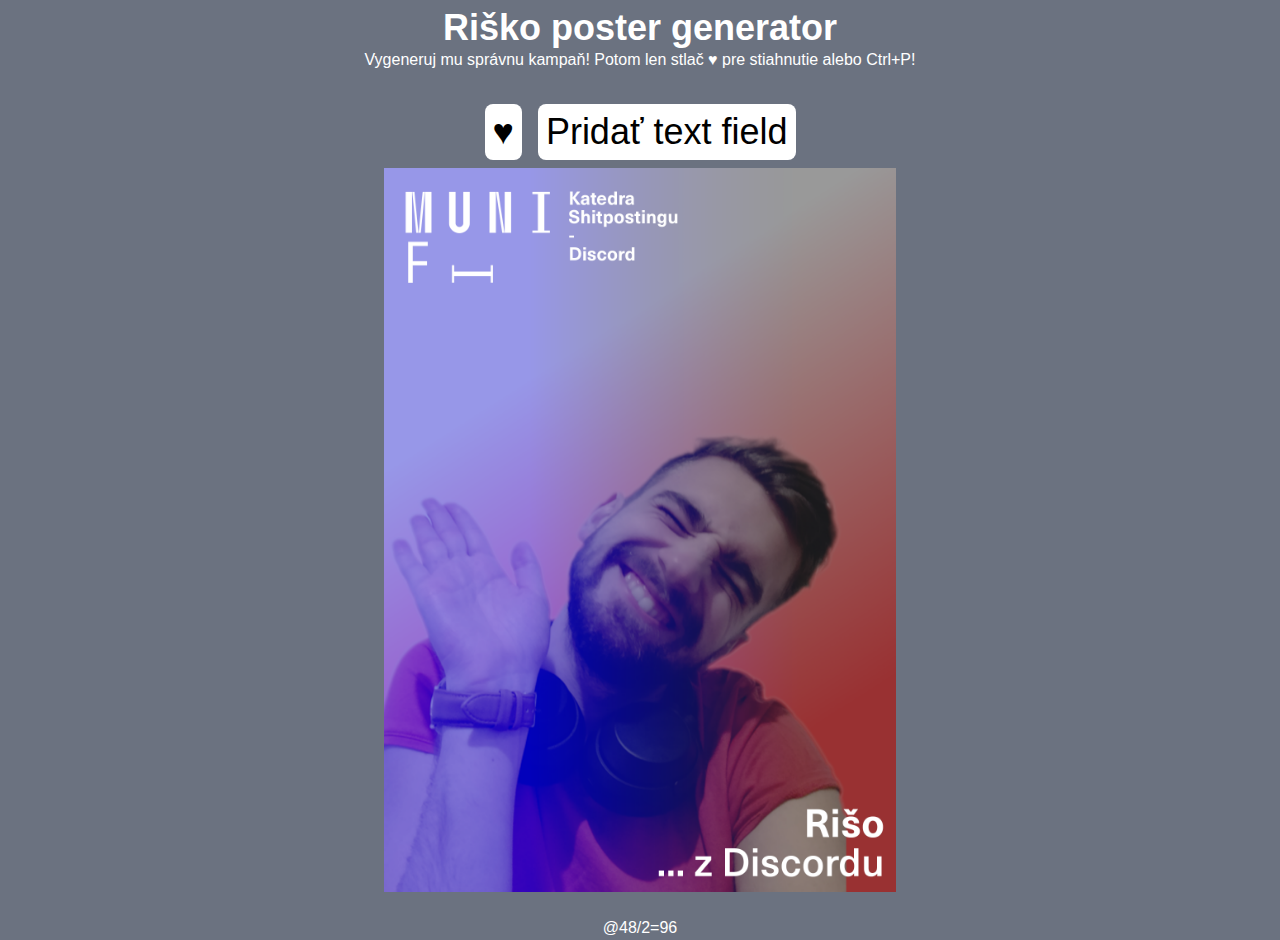
==== commit fc42cfd9: "updated the ui to support offset moves and multiple texts" ====
--- a/risko/index.html
+++ b/risko/index.html
@@ -1 +1 @@
-<!doctype html><html lang="en"><head><meta charset="utf-8"/><link rel="icon" href="/risko/favicon.ico"/><meta name="viewport" content="width=device-width,initial-scale=1"/><meta name="theme-color" content="#000000"/><meta name="description" content="Web site created using create-react-app"/><link rel="apple-touch-icon" href="/risko/logo192.png"/><link rel="manifest" href="/risko/manifest.json"/><title>React App</title><link href="/risko/static/css/main.595c4c8a.chunk.css" rel="stylesheet"></head><body><noscript>You need to enable JavaScript to run this app.</noscript><div id="root"></div><script>!function(e){function r(r){for(var n,i,a=r[0],c=r[1],l=r[2],f=0,p=[];f<a.length;f++)i=a[f],Object.prototype.hasOwnProperty.call(o,i)&&o[i]&&p.push(o[i][0]),o[i]=0;for(n in c)Object.prototype.hasOwnProperty.call(c,n)&&(e[n]=c[n]);for(s&&s(r);p.length;)p.shift()();return u.push.apply(u,l||[]),t()}function t(){for(var e,r=0;r<u.length;r++){for(var t=u[r],n=!0,a=1;a<t.length;a++){var c=t[a];0!==o[c]&&(n=!1)}n&&(u.splice(r--,1),e=i(i.s=t[0]))}return e}var n={},o={1:0},u=[];function i(r){if(n[r])return n[r].exports;var t=n[r]={i:r,l:!1,exports:{}};return e[r].call(t.exports,t,t.exports,i),t.l=!0,t.exports}i.e=function(e){var r=[],t=o[e];if(0!==t)if(t)r.push(t[2]);else{var n=new Promise((function(r,n){t=o[e]=[r,n]}));r.push(t[2]=n);var u,a=document.createElement("script");a.charset="utf-8",a.timeout=120,i.nc&&a.setAttribute("nonce",i.nc),a.src=function(e){return i.p+"static/js/"+({}[e]||e)+"."+{3:"85971953"}[e]+".chunk.js"}(e);var c=new Error;u=function(r){a.onerror=a.onload=null,clearTimeout(l);var t=o[e];if(0!==t){if(t){var n=r&&("load"===r.type?"missing":r.type),u=r&&r.target&&r.target.src;c.message="Loading chunk "+e+" failed.\n("+n+": "+u+")",c.name="ChunkLoadError",c.type=n,c.request=u,t[1](c)}o[e]=void 0}};var l=setTimeout((function(){u({type:"timeout",target:a})}),12e4);a.onerror=a.onload=u,document.head.appendChild(a)}return Promise.all(r)},i.m=e,i.c=n,i.d=function(e,r,t){i.o(e,r)||Object.defineProperty(e,r,{enumerable:!0,get:t})},i.r=function(e){"undefined"!=typeof Symbol&&Symbol.toStringTag&&Object.defineProperty(e,Symbol.toStringTag,{value:"Module"}),Object.defineProperty(e,"__esModule",{value:!0})},i.t=function(e,r){if(1&r&&(e=i(e)),8&r)return e;if(4&r&&"object"==typeof e&&e&&e.__esModule)return e;var t=Object.create(null);if(i.r(t),Object.defineProperty(t,"default",{enumerable:!0,value:e}),2&r&&"string"!=typeof e)for(var n in e)i.d(t,n,function(r){return e[r]}.bind(null,n));return t},i.n=function(e){var r=e&&e.__esModule?function(){return e.default}:function(){return e};return i.d(r,"a",r),r},i.o=function(e,r){return Object.prototype.hasOwnProperty.call(e,r)},i.p="/risko/",i.oe=function(e){throw console.error(e),e};var a=this["webpackJsonprisko-gen"]=this["webpackJsonprisko-gen"]||[],c=a.push.bind(a);a.push=r,a=a.slice();for(var l=0;l<a.length;l++)r(a[l]);var s=c;t()}([])</script><script src="/risko/static/js/2.5c9ce42b.chunk.js"></script><script src="/risko/static/js/main.bba689e7.chunk.js"></script></body></html>+<!doctype html><html lang="en"><head><meta charset="utf-8"/><link rel="icon" href="/risko/favicon.ico"/><meta name="viewport" content="width=device-width,initial-scale=1"/><meta name="theme-color" content="#000000"/><meta name="description" content="Web site created using create-react-app"/><link rel="apple-touch-icon" href="/risko/logo192.png"/><link rel="manifest" href="/risko/manifest.json"/><title>React App</title><link href="/risko/static/css/main.595c4c8a.chunk.css" rel="stylesheet"></head><body><noscript>You need to enable JavaScript to run this app.</noscript><div id="root"></div><script>!function(e){function r(r){for(var n,i,a=r[0],c=r[1],l=r[2],f=0,p=[];f<a.length;f++)i=a[f],Object.prototype.hasOwnProperty.call(o,i)&&o[i]&&p.push(o[i][0]),o[i]=0;for(n in c)Object.prototype.hasOwnProperty.call(c,n)&&(e[n]=c[n]);for(s&&s(r);p.length;)p.shift()();return u.push.apply(u,l||[]),t()}function t(){for(var e,r=0;r<u.length;r++){for(var t=u[r],n=!0,a=1;a<t.length;a++){var c=t[a];0!==o[c]&&(n=!1)}n&&(u.splice(r--,1),e=i(i.s=t[0]))}return e}var n={},o={1:0},u=[];function i(r){if(n[r])return n[r].exports;var t=n[r]={i:r,l:!1,exports:{}};return e[r].call(t.exports,t,t.exports,i),t.l=!0,t.exports}i.e=function(e){var r=[],t=o[e];if(0!==t)if(t)r.push(t[2]);else{var n=new Promise((function(r,n){t=o[e]=[r,n]}));r.push(t[2]=n);var u,a=document.createElement("script");a.charset="utf-8",a.timeout=120,i.nc&&a.setAttribute("nonce",i.nc),a.src=function(e){return i.p+"static/js/"+({}[e]||e)+"."+{3:"66550413"}[e]+".chunk.js"}(e);var c=new Error;u=function(r){a.onerror=a.onload=null,clearTimeout(l);var t=o[e];if(0!==t){if(t){var n=r&&("load"===r.type?"missing":r.type),u=r&&r.target&&r.target.src;c.message="Loading chunk "+e+" failed.\n("+n+": "+u+")",c.name="ChunkLoadError",c.type=n,c.request=u,t[1](c)}o[e]=void 0}};var l=setTimeout((function(){u({type:"timeout",target:a})}),12e4);a.onerror=a.onload=u,document.head.appendChild(a)}return Promise.all(r)},i.m=e,i.c=n,i.d=function(e,r,t){i.o(e,r)||Object.defineProperty(e,r,{enumerable:!0,get:t})},i.r=function(e){"undefined"!=typeof Symbol&&Symbol.toStringTag&&Object.defineProperty(e,Symbol.toStringTag,{value:"Module"}),Object.defineProperty(e,"__esModule",{value:!0})},i.t=function(e,r){if(1&r&&(e=i(e)),8&r)return e;if(4&r&&"object"==typeof e&&e&&e.__esModule)return e;var t=Object.create(null);if(i.r(t),Object.defineProperty(t,"default",{enumerable:!0,value:e}),2&r&&"string"!=typeof e)for(var n in e)i.d(t,n,function(r){return e[r]}.bind(null,n));return t},i.n=function(e){var r=e&&e.__esModule?function(){return e.default}:function(){return e};return i.d(r,"a",r),r},i.o=function(e,r){return Object.prototype.hasOwnProperty.call(e,r)},i.p="/risko/",i.oe=function(e){throw console.error(e),e};var a=this["webpackJsonprisko-gen"]=this["webpackJsonprisko-gen"]||[],c=a.push.bind(a);a.push=r,a=a.slice();for(var l=0;l<a.length;l++)r(a[l]);var s=c;t()}([])</script><script src="/risko/static/js/2.9543e64f.chunk.js"></script><script src="/risko/static/js/main.5b8b3371.chunk.js"></script></body></html>